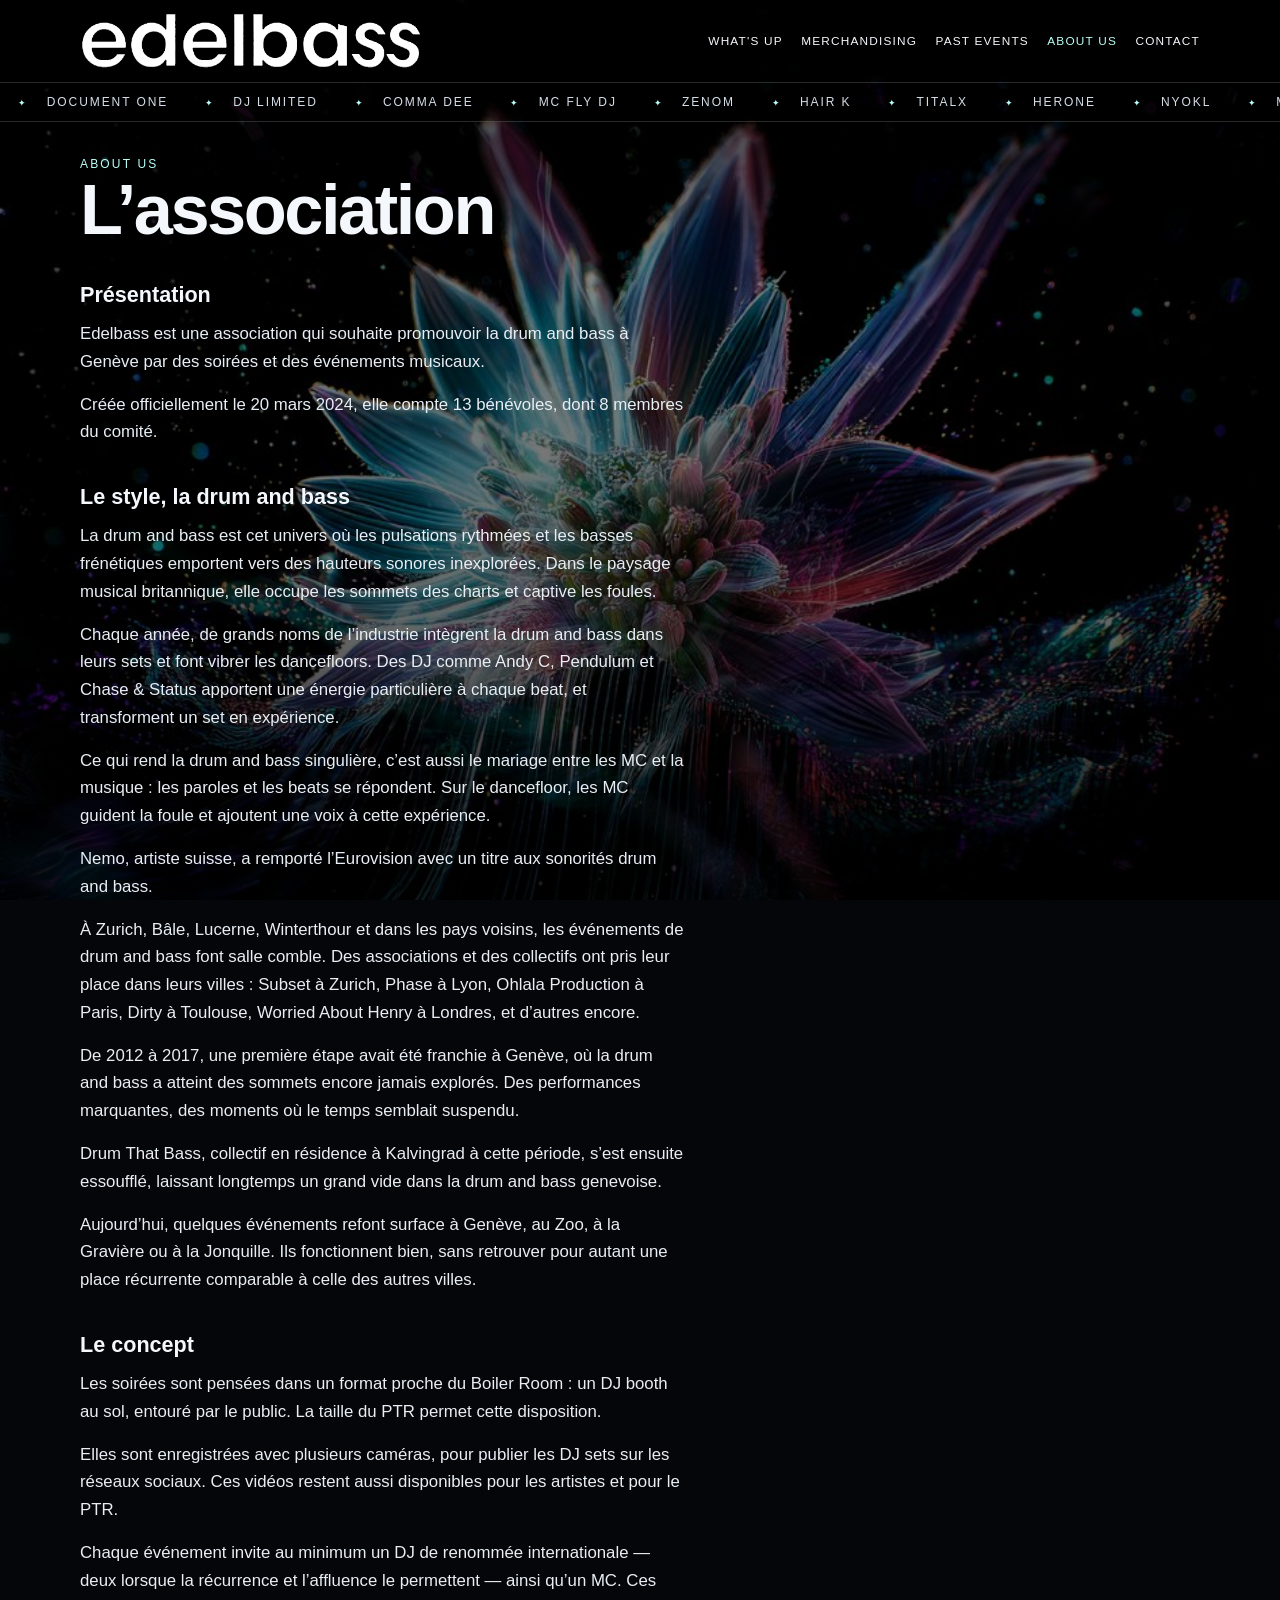
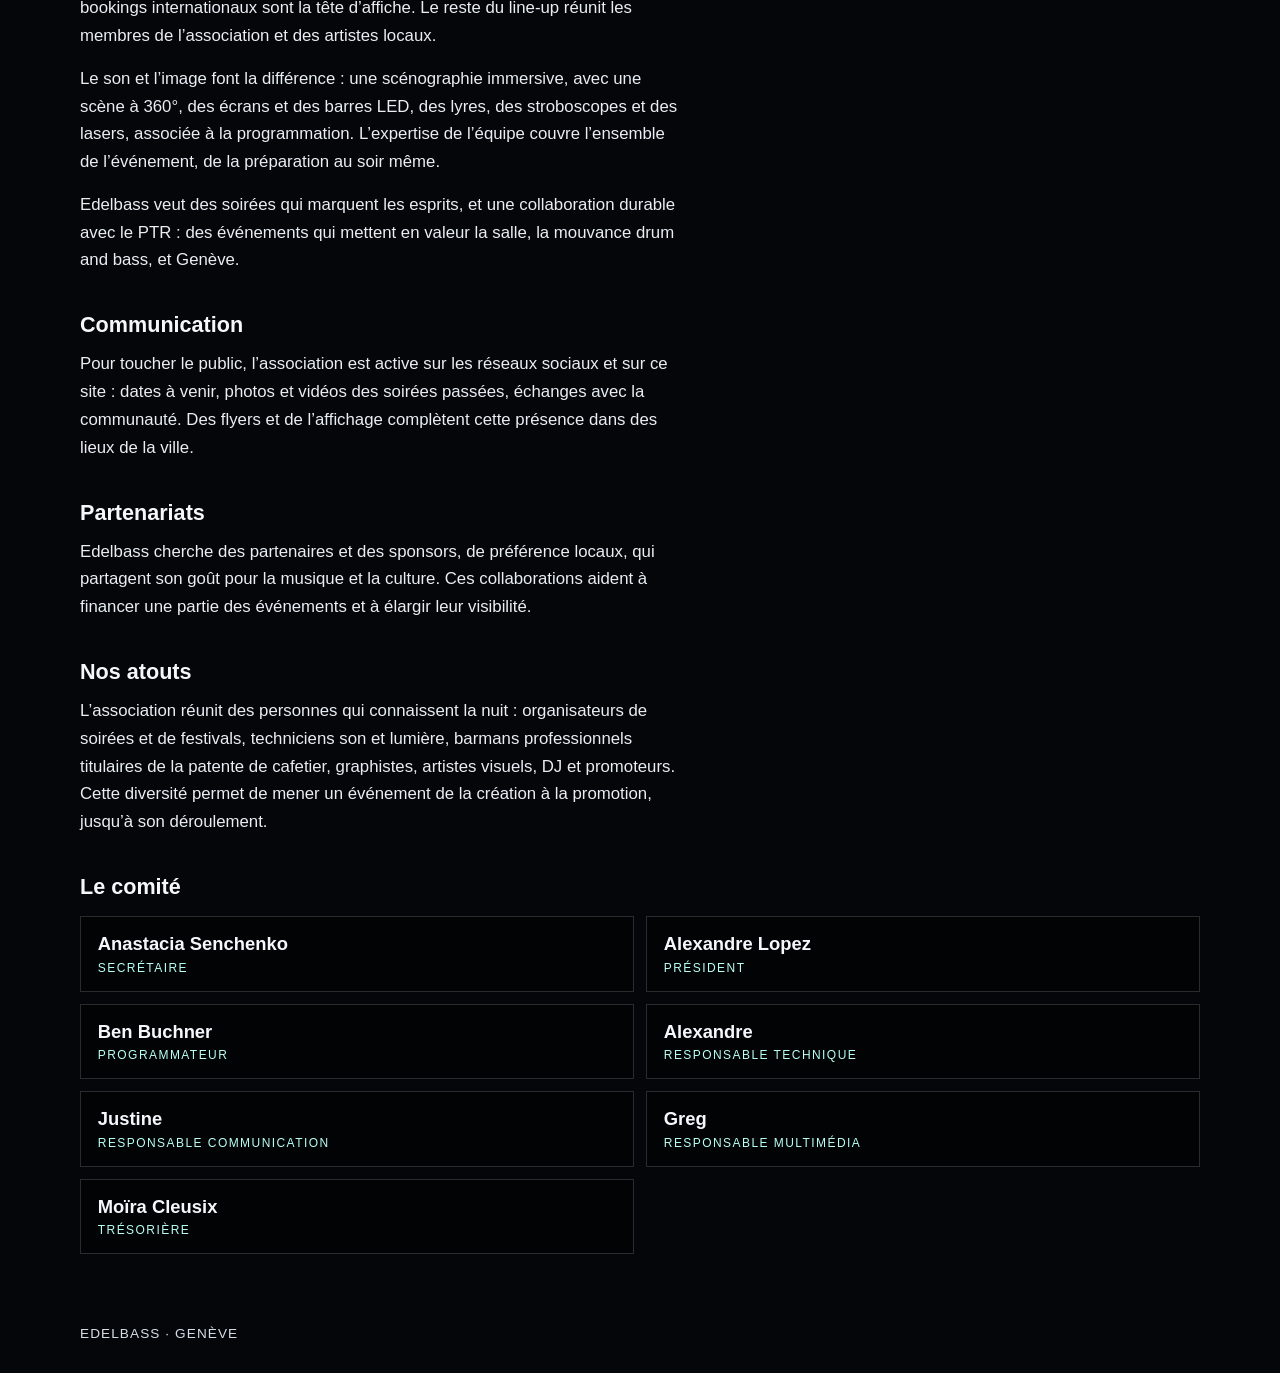
==== about.html @ 44a6c8ba "Importer le site Edelbass tel qu'il est sur le bureau." ====
<!DOCTYPE html>
<html lang="fr">
<head>
  <meta charset="utf-8">
  <meta name="viewport" content="width=device-width, initial-scale=1">
  <title>About Us — Edelbass</title>
  <meta name="description" content="Edelbass, association genevoise qui promeut la drum and bass.">
  <link rel="stylesheet" href="css/style.css">
</head>
<body data-page="about">
  <div data-chrome></div>
  <main class="wrap">
    <p class="kicker">About Us</p>
    <h1>L’association</h1>
    <div class="prose">
      <h2>Présentation</h2>
      <p>Edelbass est une association qui souhaite promouvoir la drum and bass à Genève par des soirées et des événements musicaux.</p>
      <p>Créée officiellement le 20 mars 2024, elle compte 13 bénévoles, dont 8 membres du comité.</p>

      <h2>Le style, la drum and bass</h2>
      <p>La drum and bass est cet univers où les pulsations rythmées et les basses frénétiques emportent vers des hauteurs sonores inexplorées. Dans le paysage musical britannique, elle occupe les sommets des charts et captive les foules.</p>
      <p>Chaque année, de grands noms de l’industrie intègrent la drum and bass dans leurs sets et font vibrer les dancefloors. Des DJ comme Andy C, Pendulum et Chase &amp; Status apportent une énergie particulière à chaque beat, et transforment un set en expérience.</p>
      <p>Ce qui rend la drum and bass singulière, c’est aussi le mariage entre les MC et la musique : les paroles et les beats se répondent. Sur le dancefloor, les MC guident la foule et ajoutent une voix à cette expérience.</p>
      <p>Nemo, artiste suisse, a remporté l’Eurovision avec un titre aux sonorités drum and bass.</p>
      <p>À Zurich, Bâle, Lucerne, Winterthour et dans les pays voisins, les événements de drum and bass font salle comble. Des associations et des collectifs ont pris leur place dans leurs villes : Subset à Zurich, Phase à Lyon, Ohlala Production à Paris, Dirty à Toulouse, Worried About Henry à Londres, et d’autres encore.</p>
      <p>De 2012 à 2017, une première étape avait été franchie à Genève, où la drum and bass a atteint des sommets encore jamais explorés. Des performances marquantes, des moments où le temps semblait suspendu.</p>
      <p>Drum That Bass, collectif en résidence à Kalvingrad à cette période, s’est ensuite essoufflé, laissant longtemps un grand vide dans la drum and bass genevoise.</p>
      <p>Aujourd’hui, quelques événements refont surface à Genève, au Zoo, à la Gravière ou à la Jonquille. Ils fonctionnent bien, sans retrouver pour autant une place récurrente comparable à celle des autres villes.</p>

      <h2>Le concept</h2>
      <p>Les soirées sont pensées dans un format proche du Boiler Room : un DJ booth au sol, entouré par le public. La taille du PTR permet cette disposition.</p>
      <p>Elles sont enregistrées avec plusieurs caméras, pour publier les DJ sets sur les réseaux sociaux. Ces vidéos restent aussi disponibles pour les artistes et pour le PTR.</p>
      <p>Chaque événement invite au minimum un DJ de renommée internationale — deux lorsque la récurrence et l’affluence le permettent — ainsi qu’un MC. Ces bookings internationaux sont la tête d’affiche. Le reste du line-up réunit les membres de l’association et des artistes locaux.</p>
      <p>Le son et l’image font la différence : une scénographie immersive, avec une scène à 360°, des écrans et des barres LED, des lyres, des stroboscopes et des lasers, associée à la programmation. L’expertise de l’équipe couvre l’ensemble de l’événement, de la préparation au soir même.</p>
      <p>Edelbass veut des soirées qui marquent les esprits, et une collaboration durable avec le PTR : des événements qui mettent en valeur la salle, la mouvance drum and bass, et Genève.</p>

      <h2>Communication</h2>
      <p>Pour toucher le public, l’association est active sur les réseaux sociaux et sur ce site : dates à venir, photos et vidéos des soirées passées, échanges avec la communauté. Des flyers et de l’affichage complètent cette présence dans des lieux de la ville.</p>

      <h2>Partenariats</h2>
      <p>Edelbass cherche des partenaires et des sponsors, de préférence locaux, qui partagent son goût pour la musique et la culture. Ces collaborations aident à financer une partie des événements et à élargir leur visibilité.</p>

      <h2>Nos atouts</h2>
      <p>L’association réunit des personnes qui connaissent la nuit : organisateurs de soirées et de festivals, techniciens son et lumière, barmans professionnels titulaires de la patente de cafetier, graphistes, artistes visuels, DJ et promoteurs. Cette diversité permet de mener un événement de la création à la promotion, jusqu’à son déroulement.</p>

      <h2>Le comité</h2>
    </div>
    <div class="committee" data-committee></div>
  </main>
  <footer class="site-footer wrap">
    <p>Edelbass · Genève</p>
  </footer>
  <script src="js/content.js"></script>
  <script src="js/main.js"></script>
</body>
</html>
---- css/style.css ----
:root {
  --text: #f4f7fb;
  --muted: #d5dee8;
  --cyan: #b8fff6;
  --line: rgba(255, 255, 255, 0.16);
  --panel: rgba(0, 0, 0, 0.46);
  color-scheme: dark;
}

*,
*::before,
*::after {
  box-sizing: border-box;
}

html {
  scroll-behavior: smooth;
}

body {
  margin: 0;
  min-height: 100vh;
  color: var(--text);
  font-family: "Avenir Next", Avenir, "Century Gothic", "Trebuchet MS", sans-serif;
  background: #05060a;
  overflow-x: hidden;
}

body::before {
  content: "";
  position: fixed;
  inset: 0;
  z-index: -1;
  background:
    linear-gradient(
      to bottom,
      rgba(0, 0, 0, 0.78) 0%,
      rgba(0, 0, 0, 0.48) 32%,
      rgba(0, 0, 0, 0.58) 68%,
      rgba(0, 0, 0, 0.86) 100%
    ),
    url("../themesiteinternet.jpeg") center 18% / cover no-repeat;
}

img {
  max-width: 100%;
}

a {
  color: inherit;
}

:focus-visible {
  outline: 2px solid var(--cyan);
  outline-offset: 3px;
}

.wrap {
  width: min(1120px, calc(100% - 2rem));
  margin-inline: auto;
}

main {
  padding: 2.2rem 0 4.5rem;
}

.kicker {
  margin: 0;
  color: var(--cyan);
  font-size: 0.75rem;
  letter-spacing: 0.18em;
  text-transform: uppercase;
}

h1 {
  margin: 0.35rem 0 1.6rem;
  font-size: clamp(2.2rem, 6vw, 4.4rem);
  font-weight: 600;
  letter-spacing: -0.035em;
  line-height: 0.95;
}

h2 {
  font-weight: 600;
}

.site-header {
  position: sticky;
  top: 0;
  z-index: 20;
  background: rgba(0, 0, 0, 0.5);
  backdrop-filter: blur(16px);
}

.header-inner {
  display: flex;
  flex-wrap: wrap;
  align-items: center;
  justify-content: space-between;
  gap: 0.75rem 1rem;
  width: min(1120px, calc(100% - 2rem));
  margin: 0 auto;
  padding: 0.75rem 0;
}

.logo {
  max-width: calc(100% - 7.5rem);
}

.logo img {
  display: block;
  height: 36px;
  width: auto;
  max-width: 100%;
}

.nav-toggle {
  flex-shrink: 0;
  margin-left: auto;
  min-height: 44px;
  padding: 0.4rem 0.85rem;
  border: 1px solid var(--line);
  background: transparent;
  color: var(--text);
  font: inherit;
  letter-spacing: 0.12em;
  text-transform: uppercase;
  white-space: nowrap;
  cursor: pointer;
}

.site-nav {
  display: none;
  flex-basis: 100%;
  flex-direction: column;
}

.site-nav.is-open {
  display: flex;
}

.site-nav a {
  display: flex;
  align-items: center;
  min-height: 44px;
  padding: 0.75rem 0;
  border-top: 1px solid var(--line);
  text-decoration: none;
  font-size: 0.82rem;
  letter-spacing: 0.1em;
  text-transform: uppercase;
}

.site-nav a[aria-current="page"] {
  color: var(--cyan);
}

.marquee {
  overflow: hidden;
  border-block: 1px solid var(--line);
  background: rgba(0, 0, 0, 0.38);
}

.marquee__track {
  display: flex;
  width: max-content;
  animation: marquee 120s linear infinite;
}

.marquee:hover .marquee__track,
.marquee:focus-within .marquee__track {
  animation-play-state: paused;
}

.marquee__group {
  display: flex;
  margin: 0;
  padding: 0.75rem 0;
  list-style: none;
}

.marquee__group li {
  padding: 0 1.15rem;
  color: var(--muted);
  font-size: 0.75rem;
  letter-spacing: 0.16em;
  text-transform: uppercase;
  white-space: nowrap;
}

.marquee__group li::before {
  content: "✦";
  margin-right: 1.15rem;
  color: var(--cyan);
  font-size: 0.55rem;
}

@keyframes marquee {
  from {
    transform: translateX(0);
  }
  to {
    transform: translateX(-50%);
  }
}

.event-list,
.poster-grid,
.product-grid,
.committee,
.contact-list {
  margin: 0;
  padding: 0;
  list-style: none;
}

.event-card {
  display: grid;
  gap: 0.85rem;
  padding: 1.4rem 0;
  border-top: 1px solid var(--line);
}

.event-card:last-child {
  border-bottom: 1px solid var(--line);
}

.event-poster {
  display: block;
  width: min(220px, 100%);
  height: auto;
}

.event-date,
.event-venue,
.event-info {
  margin: 0;
}

.event-date {
  font-size: clamp(1.8rem, 5vw, 3rem);
  font-weight: 600;
  letter-spacing: 0.03em;
  line-height: 1;
}

.event-venue {
  margin-top: 0.35rem;
  font-size: clamp(1.25rem, 2.5vw, 1.8rem);
  font-weight: 500;
}

.event-info {
  margin-top: 0.45rem;
  color: var(--muted);
}

.ticket {
  justify-self: start;
  display: inline-flex;
  align-items: center;
  min-height: 44px;
  padding: 0.55rem 1rem;
  border: 1px solid rgba(255, 255, 255, 0.75);
  text-decoration: none;
  letter-spacing: 0.14em;
  text-transform: uppercase;
  font-size: 0.75rem;
}

.ticket:hover {
  background: #fff;
  color: #05060a;
}

.poster-grid {
  display: grid;
  gap: 1.4rem;
}

.poster-button {
  display: block;
  width: 100%;
  padding: 0;
  border: 0;
  background: transparent;
  color: inherit;
  text-align: left;
  cursor: pointer;
}

.poster-button img {
  display: block;
  width: 100%;
  height: auto;
  background: rgba(0, 0, 0, 0.25);
}

.poster-button span {
  display: block;
  margin-top: 0.55rem;
  font-size: 0.78rem;
  letter-spacing: 0.14em;
}

.poster-button:hover img {
  opacity: 0.9;
}

.event-dialog {
  width: min(760px, calc(100% - 1.5rem));
  max-height: calc(100vh - 1.5rem);
  margin: auto;
  padding: 1rem;
  border: 1px solid var(--line);
  background: rgba(6, 8, 12, 0.94);
  color: var(--text);
}

.event-dialog::backdrop {
  background: rgba(0, 0, 0, 0.78);
}

.event-dialog__bar {
  display: flex;
  align-items: center;
  justify-content: space-between;
  gap: 1rem;
  margin-bottom: 0.8rem;
}

.event-dialog__date {
  margin: 0;
  letter-spacing: 0.12em;
}

.event-dialog__close {
  min-height: 44px;
  padding: 0.4rem 0.8rem;
  border: 1px solid var(--line);
  background: transparent;
  color: inherit;
  font: inherit;
  cursor: pointer;
}

.event-dialog__poster {
  display: block;
  width: auto;
  max-width: 100%;
  max-height: 68vh;
  height: auto;
  margin-inline: auto;
  object-fit: contain;
}

.photo-grid {
  display: grid;
  grid-template-columns: repeat(auto-fill, minmax(140px, 1fr));
  gap: 0.6rem;
  margin: 1rem 0 0;
  padding: 0;
  list-style: none;
}

.photo-grid img {
  display: block;
  width: 100%;
  height: auto;
}

.product-grid {
  display: grid;
  gap: 1rem;
}

.product {
  padding: 0.9rem;
  background: var(--panel);
  border: 1px solid var(--line);
}

.product img {
  display: block;
  width: 100%;
  height: auto;
  margin-bottom: 0.8rem;
}

.product h2,
.product-price,
.product-variants {
  margin: 0;
}

.product h2 {
  font-size: 1.15rem;
}

.product-price {
  margin-top: 0.3rem;
}

.product-variants {
  margin-top: 0.25rem;
  color: var(--muted);
  font-size: 0.9rem;
}

.prose {
  max-width: 68ch;
}

.prose h2 {
  margin: 2.4rem 0 0.75rem;
  font-size: 1.35rem;
}

.prose p {
  margin: 0 0 0.95rem;
  color: #e8eef4;
  font-size: 1.05rem;
  line-height: 1.65;
}

.committee {
  display: grid;
  gap: 0.75rem;
  margin-top: 1rem;
}

.member {
  padding: 1rem 1.05rem;
  background: var(--panel);
  border: 1px solid var(--line);
}

.member h3 {
  margin: 0;
  font-size: 1.15rem;
  font-weight: 600;
}

.member p {
  margin: 0.35rem 0 0;
  color: var(--cyan);
  font-size: 0.75rem;
  letter-spacing: 0.12em;
  text-transform: uppercase;
}

.contact-list {
  display: grid;
  gap: 0.8rem;
  font-size: clamp(1.4rem, 3vw, 2rem);
}

.contact-list a {
  text-underline-offset: 0.18em;
}

.empty {
  margin: 0;
  color: var(--muted);
  line-height: 1.5;
}

.site-footer {
  padding: 0 0 2rem;
  color: var(--muted);
  font-size: 0.85rem;
  letter-spacing: 0.08em;
  text-transform: uppercase;
}

.site-footer p {
  margin: 0;
}

@media (min-width: 700px) {
  .event-card {
    grid-template-columns: auto 1fr;
    align-items: center;
    column-gap: 2rem;
  }

  .event-card .ticket {
    grid-column: 2;
    justify-self: start;
  }

  .poster-grid,
  .committee,
  .product-grid {
    grid-template-columns: 1fr 1fr;
  }
}

@media (min-width: 980px) {
  .logo img {
    height: 58px;
  }

  .nav-toggle {
    display: none;
  }

  .site-nav,
  .site-nav.is-open {
    display: flex;
    flex-basis: auto;
    flex-direction: row;
    align-items: center;
    gap: 1.15rem;
  }

  .site-nav a {
    padding: 0.35rem 0;
    border-top: 0;
    font-size: 0.74rem;
  }

  .poster-grid {
    grid-template-columns: 1fr 1fr 1fr;
  }

  .product-grid {
    grid-template-columns: repeat(3, 1fr);
  }
}

@media (prefers-reduced-motion: reduce) {
  html {
    scroll-behavior: auto;
  }

  .marquee__track {
    animation: none;
    width: auto;
  }

  .marquee__group {
    flex-wrap: wrap;
    justify-content: center;
    width: 100%;
    row-gap: 0.35rem;
  }

  .marquee__group[aria-hidden="true"] {
    display: none;
  }
}
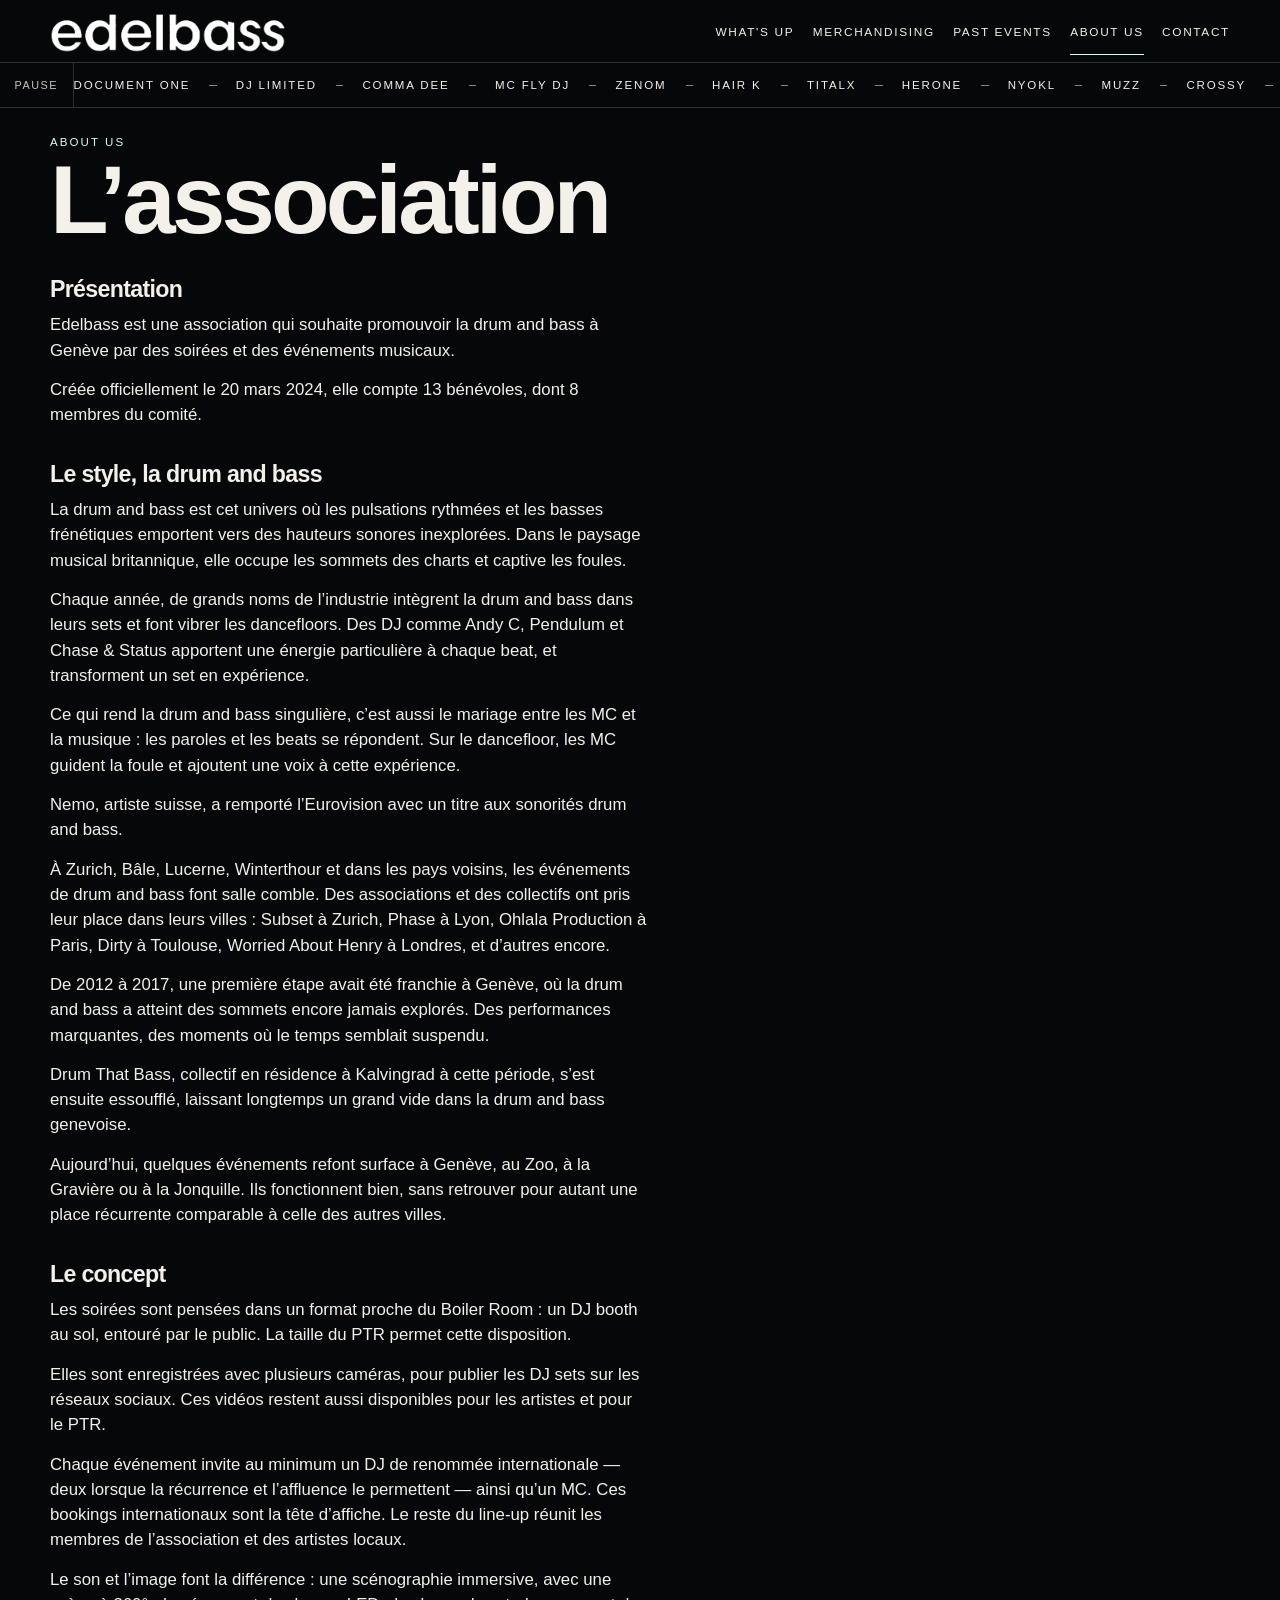
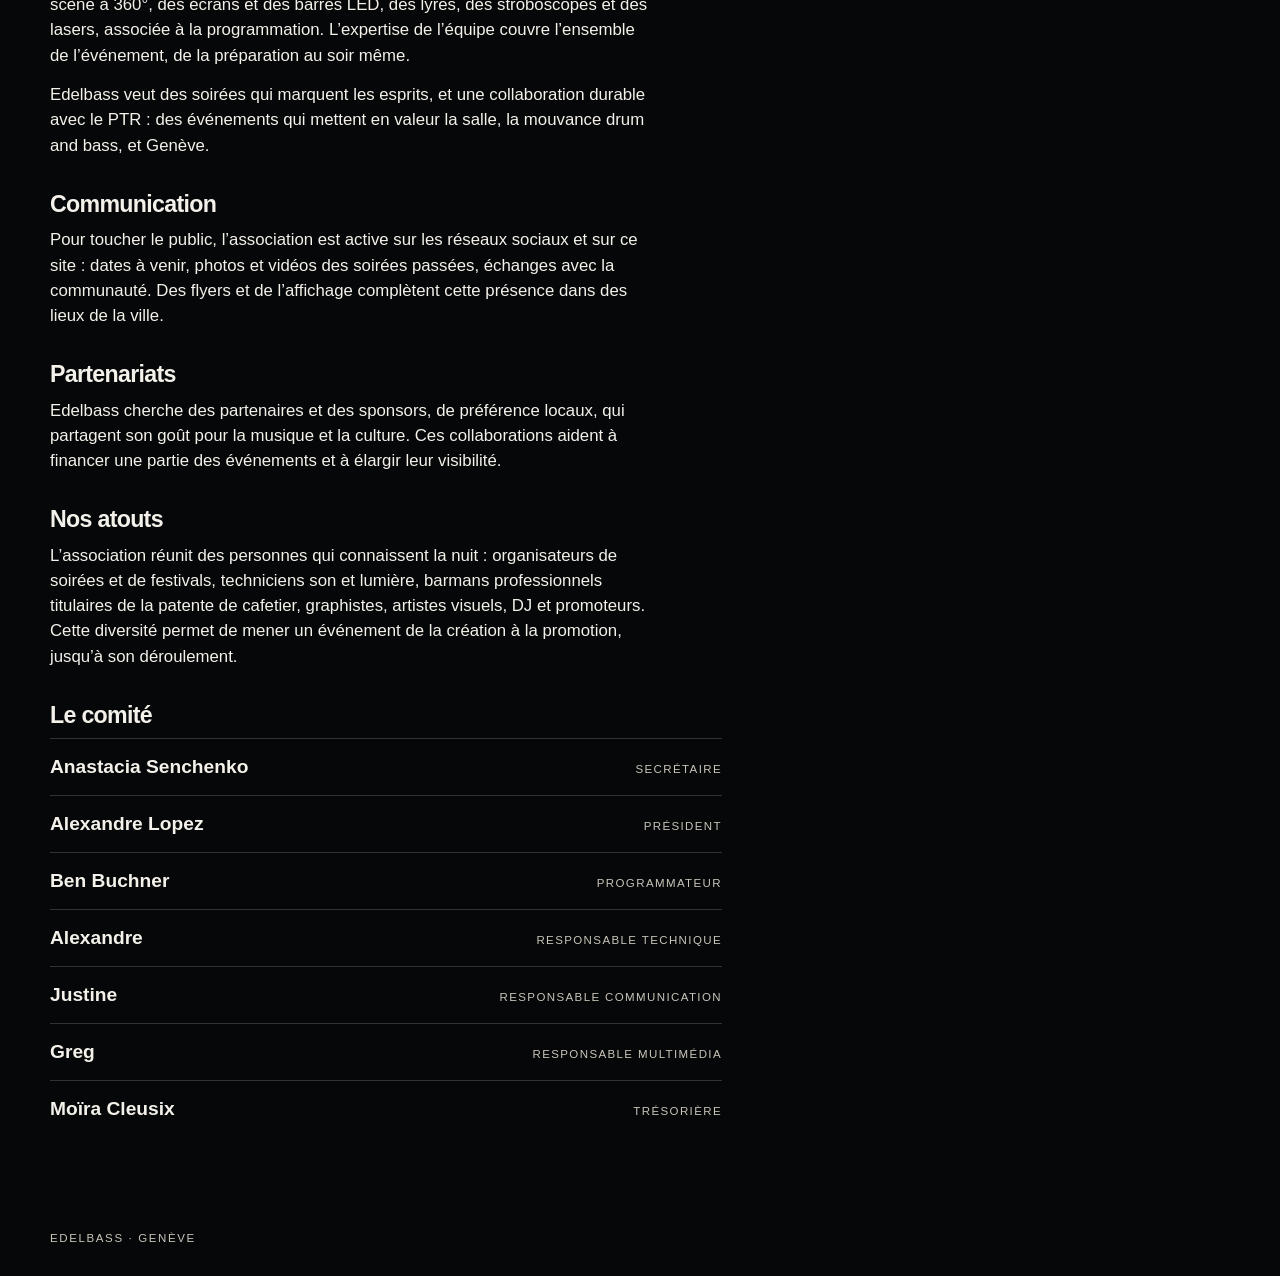
==== commit 9129807f: "Refondre le site Edelbass autour des affiches et de la prochaine date." ====
--- a/about.html
+++ b/about.html
@@ -8,8 +8,9 @@
   <link rel="stylesheet" href="css/style.css">
 </head>
 <body data-page="about">
+  <a class="skip" href="#contenu">Aller au contenu</a>
   <div data-chrome></div>
-  <main class="wrap">
+  <main id="contenu" class="wrap page">
     <p class="kicker">About Us</p>
     <h1>L’association</h1>
     <div class="prose">
@@ -47,9 +48,10 @@
     </div>
     <div class="committee" data-committee></div>
   </main>
-  <footer class="site-footer wrap">
+  <footer class="site-footer">
     <p>Edelbass · Genève</p>
   </footer>
+  <noscript><p class="noscript">Activez JavaScript pour afficher le comité.</p></noscript>
   <script src="js/content.js"></script>
   <script src="js/main.js"></script>
 </body>
--- a/css/style.css
+++ b/css/style.css
@@ -1,9 +1,10 @@
 :root {
-  --text: #f4f7fb;
-  --muted: #d5dee8;
-  --cyan: #b8fff6;
-  --line: rgba(255, 255, 255, 0.16);
-  --panel: rgba(0, 0, 0, 0.46);
+  --bg: #060708;
+  --text: #f3f1ea;
+  --muted: #c8c4ba;
+  --cyan: #d7fff6;
+  --magenta: #ff4d86;
+  --line: rgba(243, 241, 234, 0.18);
   color-scheme: dark;
 }
 
@@ -14,40 +15,37 @@
 }
 
 html {
-  scroll-behavior: smooth;
+  background: var(--bg);
 }
 
 body {
   margin: 0;
-  min-height: 100vh;
+  background: var(--bg);
   color: var(--text);
   font-family: "Avenir Next", Avenir, "Century Gothic", "Trebuchet MS", sans-serif;
-  background: #05060a;
-  overflow-x: hidden;
-}
-
-body::before {
-  content: "";
-  position: fixed;
-  inset: 0;
-  z-index: -1;
-  background:
-    linear-gradient(
-      to bottom,
-      rgba(0, 0, 0, 0.78) 0%,
-      rgba(0, 0, 0, 0.48) 32%,
-      rgba(0, 0, 0, 0.58) 68%,
-      rgba(0, 0, 0, 0.86) 100%
-    ),
-    url("../themesiteinternet.jpeg") center 18% / cover no-repeat;
+  font-size: 1.05rem;
+  line-height: 1.5;
 }
 
 img {
   max-width: 100%;
+  height: auto;
 }
 
 a {
   color: inherit;
+}
+
+button {
+  font: inherit;
+  color: inherit;
+  background: transparent;
+  border: 0;
+  cursor: pointer;
+}
+
+:focus {
+  outline: none;
 }
 
 :focus-visible {
@@ -55,41 +53,59 @@
   outline-offset: 3px;
 }
 
-.wrap {
-  width: min(1120px, calc(100% - 2rem));
-  margin-inline: auto;
-}
-
-main {
-  padding: 2.2rem 0 4.5rem;
-}
-
-.kicker {
-  margin: 0;
-  color: var(--cyan);
-  font-size: 0.75rem;
-  letter-spacing: 0.18em;
-  text-transform: uppercase;
+::selection {
+  background: #143f3b;
+  color: var(--text);
+}
+
+h1,
+h2,
+h3,
+.next__date,
+.later__date,
+.bill li.is-lead {
+  font-family: "Avenir Next Condensed", "Avenir Next", "Century Gothic", sans-serif;
+  font-weight: 600;
 }
 
 h1 {
-  margin: 0.35rem 0 1.6rem;
-  font-size: clamp(2.2rem, 6vw, 4.4rem);
-  font-weight: 600;
-  letter-spacing: -0.035em;
-  line-height: 0.95;
+  margin: 0.15rem 0 1rem;
+  font-size: clamp(3rem, 10vw, 6rem);
+  letter-spacing: -0.04em;
+  line-height: 0.88;
 }
 
 h2 {
-  font-weight: 600;
-}
-
-.site-header {
+  margin: 0 0 1rem;
+  font-size: clamp(1.7rem, 3vw, 2.3rem);
+  letter-spacing: -0.03em;
+  line-height: 1;
+}
+
+p {
+  overflow-wrap: break-word;
+}
+
+.skip {
+  position: absolute;
+  left: 1rem;
+  top: 0;
+  transform: translateY(-140%);
+  z-index: 40;
+  padding: 0.7rem 0.9rem;
+  background: var(--text);
+  color: var(--bg);
+}
+
+.skip:focus {
+  transform: none;
+}
+
+.top {
   position: sticky;
   top: 0;
   z-index: 20;
-  background: rgba(0, 0, 0, 0.5);
-  backdrop-filter: blur(16px);
+  background: var(--bg);
 }
 
 .header-inner {
@@ -97,105 +113,120 @@
   flex-wrap: wrap;
   align-items: center;
   justify-content: space-between;
-  gap: 0.75rem 1rem;
-  width: min(1120px, calc(100% - 2rem));
+  gap: 0.25rem 1rem;
+  width: min(1180px, calc(100% - 2rem));
   margin: 0 auto;
-  padding: 0.75rem 0;
+  padding: 0.7rem 0 0.45rem;
 }
 
 .logo {
-  max-width: calc(100% - 7.5rem);
+  max-width: calc(100% - 5.5rem);
 }
 
 .logo img {
   display: block;
-  height: 36px;
   width: auto;
+  height: auto;
   max-width: 100%;
+  max-height: 28px;
 }
 
 .nav-toggle {
-  flex-shrink: 0;
-  margin-left: auto;
+  display: none;
+  min-width: 44px;
   min-height: 44px;
-  padding: 0.4rem 0.85rem;
-  border: 1px solid var(--line);
-  background: transparent;
+  padding: 0 0.2rem;
+  letter-spacing: 0.14em;
+  text-transform: uppercase;
+  font-size: 0.72rem;
+}
+
+.site-nav {
+  display: flex;
+  align-items: center;
+  gap: 1.15rem;
+}
+
+.site-nav a {
+  display: inline-flex;
+  align-items: center;
+  min-height: 44px;
+  font-size: 0.74rem;
+  letter-spacing: 0.14em;
+  text-decoration: none;
+  text-transform: uppercase;
+}
+
+.site-nav a[aria-current="page"] {
+  box-shadow: inset 0 -1px 0 var(--cyan);
+}
+
+.marquee {
+  display: flex;
+  align-items: stretch;
+  border-top: 1px solid var(--line);
+  border-bottom: 1px solid var(--line);
+}
+
+.marquee__toggle {
+  flex: none;
+  min-width: 4.6rem;
+  min-height: 44px;
+  padding: 0 0.8rem;
+  border-right: 1px solid var(--line);
+  color: var(--muted);
+  font-size: 0.68rem;
+  letter-spacing: 0.14em;
+  text-transform: uppercase;
+}
+
+.marquee__viewport {
+  overflow: hidden;
+  min-width: 0;
+  flex: 1;
+  display: flex;
+  align-items: center;
+}
+
+.marquee__track {
+  display: flex;
+  width: max-content;
+  animation: ticker 110s linear infinite;
+}
+
+.marquee__viewport:hover .marquee__track,
+.marquee.is-paused .marquee__track {
+  animation-play-state: paused;
+}
+
+.marquee__group {
+  display: flex;
+  align-items: center;
+  margin: 0;
+  padding: 0;
+  list-style: none;
+}
+
+.marquee__group li {
+  display: flex;
+  align-items: center;
+  gap: 1.2rem;
+  padding-right: 1.2rem;
   color: var(--text);
-  font: inherit;
-  letter-spacing: 0.12em;
+  font-size: 0.72rem;
+  letter-spacing: 0.16em;
   text-transform: uppercase;
   white-space: nowrap;
-  cursor: pointer;
-}
-
-.site-nav {
-  display: none;
-  flex-basis: 100%;
-  flex-direction: column;
-}
-
-.site-nav.is-open {
-  display: flex;
-}
-
-.site-nav a {
-  display: flex;
-  align-items: center;
-  min-height: 44px;
-  padding: 0.75rem 0;
-  border-top: 1px solid var(--line);
-  text-decoration: none;
-  font-size: 0.82rem;
-  letter-spacing: 0.1em;
-  text-transform: uppercase;
-}
-
-.site-nav a[aria-current="page"] {
-  color: var(--cyan);
-}
-
-.marquee {
-  overflow: hidden;
-  border-block: 1px solid var(--line);
-  background: rgba(0, 0, 0, 0.38);
-}
-
-.marquee__track {
-  display: flex;
-  width: max-content;
-  animation: marquee 120s linear infinite;
-}
-
-.marquee:hover .marquee__track,
-.marquee:focus-within .marquee__track {
-  animation-play-state: paused;
-}
-
-.marquee__group {
-  display: flex;
-  margin: 0;
-  padding: 0.75rem 0;
-  list-style: none;
-}
-
-.marquee__group li {
-  padding: 0 1.15rem;
-  color: var(--muted);
-  font-size: 0.75rem;
-  letter-spacing: 0.16em;
-  text-transform: uppercase;
-  white-space: nowrap;
-}
-
-.marquee__group li::before {
-  content: "✦";
-  margin-right: 1.15rem;
-  color: var(--cyan);
-  font-size: 0.55rem;
-}
-
-@keyframes marquee {
+}
+
+.marquee__group li::after {
+  content: "";
+  width: 0.45rem;
+  height: 1px;
+  background: rgba(243, 241, 234, 0.55);
+}
+
+@keyframes ticker {
   from {
     transform: translateX(0);
   }
@@ -204,320 +235,427 @@
   }
 }
 
-.event-list,
-.poster-grid,
-.product-grid,
-.committee,
-.contact-list {
+.wrap,
+.stage,
+.stage-follow {
+  width: min(1180px, calc(100% - 2rem));
+  margin-inline: auto;
+}
+
+.page {
+  padding-top: 1.6rem;
+  padding-bottom: 3rem;
+}
+
+.kicker {
+  margin: 0 0 0.45rem;
+  color: var(--cyan);
+  font-size: 0.72rem;
+  letter-spacing: 0.18em;
+  text-transform: uppercase;
+}
+
+.stage {
+  display: grid;
+  gap: 1.25rem;
+  padding-top: 1.2rem;
+}
+
+.flower {
+  margin: 0;
+}
+
+.flower img {
+  display: block;
+  width: auto;
+  height: auto;
+  max-width: 100%;
+  max-height: 72svh;
+  margin-inline: auto;
+  object-fit: contain;
+}
+
+.next__date {
+  margin: 0;
+  font-size: clamp(3.2rem, 15vw, 8rem);
+  font-weight: 600;
+  letter-spacing: -0.045em;
+  line-height: 0.82;
+  font-variant-numeric: tabular-nums;
+}
+
+.next__mark {
+  width: 2.6rem;
+  height: 2px;
+  margin: 1rem 0 0.9rem;
+  border: 0;
+  background: var(--magenta);
+}
+
+.venue {
+  margin: 0;
+  font-size: clamp(1.35rem, 3vw, 2rem);
+  line-height: 1.15;
+}
+
+.later .venue {
+  font-size: 1.15rem;
+}
+
+.info,
+.description {
+  margin: 0.45rem 0 0;
+  color: var(--muted);
+}
+
+.inline-poster {
+  margin: 1rem 0 0;
+}
+
+.inline-poster img {
+  display: block;
+  width: min(100%, 22rem);
+  height: auto;
+}
+
+.later {
+  margin-top: 2.2rem;
+}
+
+.later__list {
   margin: 0;
   padding: 0;
   list-style: none;
 }
 
-.event-card {
+.later__list > li {
+  padding: 1rem 0 1.15rem;
+  border-top: 1px solid var(--line);
+}
+
+.later__date {
+  margin: 0 0 0.35rem;
+  font-size: clamp(2rem, 6vw, 3rem);
+  letter-spacing: -0.03em;
+  line-height: 0.9;
+  font-variant-numeric: tabular-nums;
+}
+
+.later .bill li.is-lead {
+  font-size: clamp(1.25rem, 3vw, 1.7rem);
+}
+
+.band {
+  margin-top: 3rem;
+  padding-top: 1.4rem;
+  border-top: 1px solid var(--line);
+}
+
+.band__head {
+  display: flex;
+  justify-content: space-between;
+  align-items: baseline;
+  gap: 1rem;
+  margin-bottom: 1rem;
+}
+
+.band__head h2 {
+  margin: 0;
+}
+
+.band__head a {
+  color: inherit;
+  text-decoration: none;
+}
+
+.band__head a:hover,
+.band__head a:focus-visible {
+  color: var(--cyan);
+}
+
+.text-link {
+  display: inline-flex;
+  align-items: center;
+  min-height: 44px;
+  text-underline-offset: 0.18em;
+}
+
+.poster-grid,
+.photo-grid,
+.product-grid {
   display: grid;
-  gap: 0.85rem;
-  padding: 1.4rem 0;
-  border-top: 1px solid var(--line);
-}
-
-.event-card:last-child {
-  border-bottom: 1px solid var(--line);
-}
-
-.event-poster {
-  display: block;
-  width: min(220px, 100%);
-  height: auto;
-}
-
-.event-date,
-.event-venue,
-.event-info {
-  margin: 0;
-}
-
-.event-date {
-  font-size: clamp(1.8rem, 5vw, 3rem);
-  font-weight: 600;
-  letter-spacing: 0.03em;
-  line-height: 1;
-}
-
-.event-venue {
-  margin-top: 0.35rem;
-  font-size: clamp(1.25rem, 2.5vw, 1.8rem);
-  font-weight: 500;
-}
-
-.event-info {
-  margin-top: 0.45rem;
-  color: var(--muted);
-}
-
-.ticket {
-  justify-self: start;
-  display: inline-flex;
-  align-items: center;
-  min-height: 44px;
-  padding: 0.55rem 1rem;
-  border: 1px solid rgba(255, 255, 255, 0.75);
-  text-decoration: none;
-  letter-spacing: 0.14em;
-  text-transform: uppercase;
-  font-size: 0.75rem;
-}
-
-.ticket:hover {
-  background: #fff;
-  color: #05060a;
-}
-
-.poster-grid {
-  display: grid;
-  gap: 1.4rem;
-}
-
-.poster-button {
-  display: block;
-  width: 100%;
-  padding: 0;
-  border: 0;
-  background: transparent;
-  color: inherit;
-  text-align: left;
-  cursor: pointer;
-}
-
-.poster-button img {
-  display: block;
-  width: 100%;
-  height: auto;
-  background: rgba(0, 0, 0, 0.25);
-}
-
-.poster-button span {
-  display: block;
-  margin-top: 0.55rem;
-  font-size: 0.78rem;
-  letter-spacing: 0.14em;
-}
-
-.poster-button:hover img {
-  opacity: 0.9;
-}
-
-.event-dialog {
-  width: min(760px, calc(100% - 1.5rem));
-  max-height: calc(100vh - 1.5rem);
-  margin: auto;
-  padding: 1rem;
-  border: 1px solid var(--line);
-  background: rgba(6, 8, 12, 0.94);
-  color: var(--text);
-}
-
-.event-dialog::backdrop {
-  background: rgba(0, 0, 0, 0.78);
-}
-
-.event-dialog__bar {
-  display: flex;
-  align-items: center;
-  justify-content: space-between;
-  gap: 1rem;
-  margin-bottom: 0.8rem;
-}
-
-.event-dialog__date {
-  margin: 0;
-  letter-spacing: 0.12em;
-}
-
-.event-dialog__close {
-  min-height: 44px;
-  padding: 0.4rem 0.8rem;
-  border: 1px solid var(--line);
-  background: transparent;
-  color: inherit;
-  font: inherit;
-  cursor: pointer;
-}
-
-.event-dialog__poster {
-  display: block;
-  width: auto;
-  max-width: 100%;
-  max-height: 68vh;
-  height: auto;
-  margin-inline: auto;
-  object-fit: contain;
-}
-
-.photo-grid {
-  display: grid;
-  grid-template-columns: repeat(auto-fill, minmax(140px, 1fr));
-  gap: 0.6rem;
-  margin: 1rem 0 0;
+  grid-template-columns: 1fr;
+  gap: 1.8rem 1.1rem;
+  margin: 0;
   padding: 0;
   list-style: none;
 }
 
-.photo-grid img {
+.poster-link,
+.photo-grid a {
   display: block;
-  width: 100%;
-  height: auto;
-}
-
-.product-grid {
-  display: grid;
-  gap: 1rem;
-}
-
-.product {
-  padding: 0.9rem;
-  background: var(--panel);
-  border: 1px solid var(--line);
-}
-
+  color: inherit;
+  text-decoration: none;
+}
+
+.poster-link img,
+.photo-grid img,
+.night__poster img,
 .product img {
   display: block;
   width: 100%;
   height: auto;
-  margin-bottom: 0.8rem;
-}
-
-.product h2,
+}
+
+.poster-link span {
+  display: flex;
+  align-items: center;
+  min-height: 44px;
+  font-size: 0.75rem;
+  letter-spacing: 0.16em;
+  text-transform: uppercase;
+}
+
+.poster-link:hover span,
+.poster-link:focus-visible span {
+  color: var(--cyan);
+}
+
+.night__poster {
+  margin: 1.4rem 0 0;
+}
+
+.night__poster img {
+  width: min(100%, 36rem);
+}
+
+.bill {
+  margin: 0.8rem 0 0;
+  padding: 0;
+  list-style: none;
+}
+
+.bill li {
+  padding: 0.7rem 0;
+  border-top: 1px solid var(--line);
+}
+
+.bill li.is-lead {
+  font-size: clamp(1.7rem, 4vw, 2.7rem);
+  letter-spacing: -0.03em;
+  line-height: 0.95;
+}
+
+.bill__group {
+  display: block;
+  margin-bottom: 0.3rem;
+  color: var(--muted);
+  font-family: "Avenir Next", Avenir, sans-serif;
+  font-size: 0.72rem;
+  font-weight: 500;
+  letter-spacing: 0.16em;
+  text-transform: uppercase;
+}
+
+.prose h2 {
+  margin: 2.2rem 0 0.7rem;
+  font-size: 1.45rem;
+}
+
+.prose p {
+  max-width: 64ch;
+  margin: 0 0 0.9rem;
+}
+
+.committee {
+  max-width: 42rem;
+}
+
+.member {
+  display: flex;
+  flex-wrap: wrap;
+  justify-content: space-between;
+  align-items: baseline;
+  gap: 0.35rem 1rem;
+  padding: 0.85rem 0;
+  border-top: 1px solid var(--line);
+}
+
+.member img {
+  width: 5rem;
+  height: auto;
+}
+
+.member h3 {
+  margin: 0;
+  font-size: 1.2rem;
+}
+
+.member p {
+  margin: 0;
+  color: var(--muted);
+  font-size: 0.72rem;
+  letter-spacing: 0.12em;
+  text-transform: uppercase;
+}
+
+.contact-list {
+  margin: 0;
+  padding: 0;
+  list-style: none;
+}
+
+.contact-list a {
+  display: inline-flex;
+  align-items: center;
+  min-height: 44px;
+  font-family: "Avenir Next Condensed", "Avenir Next", sans-serif;
+  font-size: clamp(1.8rem, 5vw, 2.8rem);
+  letter-spacing: -0.03em;
+  text-underline-offset: 0.12em;
+}
+
+.product h3 {
+  margin: 0.55rem 0 0;
+  font-size: 1.2rem;
+}
+
 .product-price,
-.product-variants {
-  margin: 0;
-}
-
-.product h2 {
-  font-size: 1.15rem;
-}
-
-.product-price {
-  margin-top: 0.3rem;
-}
-
-.product-variants {
-  margin-top: 0.25rem;
+.product-variants,
+.empty {
+  margin: 0.3rem 0 0;
   color: var(--muted);
-  font-size: 0.9rem;
-}
-
-.prose {
-  max-width: 68ch;
-}
-
-.prose h2 {
-  margin: 2.4rem 0 0.75rem;
-  font-size: 1.35rem;
-}
-
-.prose p {
-  margin: 0 0 0.95rem;
-  color: #e8eef4;
-  font-size: 1.05rem;
-  line-height: 1.65;
-}
-
-.committee {
-  display: grid;
-  gap: 0.75rem;
-  margin-top: 1rem;
-}
-
-.member {
-  padding: 1rem 1.05rem;
-  background: var(--panel);
+}
+
+.product-grid + .empty,
+.empty + .empty {
+  margin-top: 0.8rem;
+}
+
+.site-footer {
+  width: min(1180px, calc(100% - 2rem));
+  margin: 0 auto;
+  padding: 2.8rem 0 1.8rem;
+  color: var(--muted);
+  font-size: 0.72rem;
+  letter-spacing: 0.14em;
+  text-transform: uppercase;
+}
+
+.site-footer p {
+  margin: 0;
+}
+
+.noscript {
+  margin: 0;
+  padding: 0.8rem 1rem;
+  background: #1a1214;
+}
+
+.viewer {
+  width: min(960px, calc(100% - 1.25rem));
+  max-height: calc(100svh - 1.25rem);
+  margin: auto;
+  padding: 0.75rem;
+  background: var(--bg);
+  color: var(--text);
   border: 1px solid var(--line);
 }
 
-.member h3 {
-  margin: 0;
-  font-size: 1.15rem;
-  font-weight: 600;
-}
-
-.member p {
-  margin: 0.35rem 0 0;
-  color: var(--cyan);
+.viewer::backdrop {
+  background: rgba(0, 0, 0, 0.9);
+}
+
+.viewer__bar {
+  display: flex;
+  flex-wrap: wrap;
+  gap: 0.35rem 0.8rem;
+  margin-bottom: 0.7rem;
+}
+
+.viewer__bar button {
+  min-height: 44px;
+  min-width: 44px;
+  padding: 0 0.2rem;
+  letter-spacing: 0.12em;
+  text-transform: uppercase;
+  font-size: 0.72rem;
+}
+
+.viewer figure {
+  margin: 0;
+}
+
+.viewer img {
+  display: block;
+  width: auto;
+  height: auto;
+  max-width: 100%;
+  max-height: calc(100svh - 9rem);
+  margin-inline: auto;
+  object-fit: contain;
+}
+
+.viewer figcaption {
+  margin-top: 0.55rem;
+  color: var(--muted);
   font-size: 0.75rem;
-  letter-spacing: 0.12em;
-  text-transform: uppercase;
-}
-
-.contact-list {
-  display: grid;
-  gap: 0.8rem;
-  font-size: clamp(1.4rem, 3vw, 2rem);
-}
-
-.contact-list a {
-  text-underline-offset: 0.18em;
-}
-
-.empty {
-  margin: 0;
-  color: var(--muted);
-  line-height: 1.5;
-}
-
-.site-footer {
-  padding: 0 0 2rem;
-  color: var(--muted);
-  font-size: 0.85rem;
-  letter-spacing: 0.08em;
-  text-transform: uppercase;
-}
-
-.site-footer p {
-  margin: 0;
+  letter-spacing: 0.14em;
+  text-transform: uppercase;
 }
 
 @media (min-width: 700px) {
-  .event-card {
-    grid-template-columns: auto 1fr;
-    align-items: center;
-    column-gap: 2rem;
-  }
-
-  .event-card .ticket {
-    grid-column: 2;
-    justify-self: start;
-  }
-
   .poster-grid,
-  .committee,
+  .photo-grid {
+    grid-template-columns: 1fr 1fr;
+  }
+
   .product-grid {
     grid-template-columns: 1fr 1fr;
   }
 }
 
-@media (min-width: 980px) {
+@media (min-width: 860px) {
   .logo img {
-    height: 58px;
-  }
-
+    max-height: 40px;
+  }
+}
+
+@media (max-width: 859px) {
   .nav-toggle {
+    display: inline-flex;
+    align-items: center;
+    justify-content: center;
+  }
+
+  .site-nav {
     display: none;
-  }
-
-  .site-nav,
+    flex-basis: 100%;
+    flex-direction: column;
+    align-items: stretch;
+    gap: 0;
+  }
+
   .site-nav.is-open {
     display: flex;
-    flex-basis: auto;
-    flex-direction: row;
+  }
+
+  .site-nav a {
+    border-top: 1px solid var(--line);
+  }
+}
+
+@media (min-width: 960px) {
+  .stage {
+    grid-template-columns: minmax(0, 1.15fr) minmax(220px, 0.7fr);
     align-items: center;
-    gap: 1.15rem;
-  }
-
-  .site-nav a {
-    padding: 0.35rem 0;
-    border-top: 0;
-    font-size: 0.74rem;
+    min-height: calc(100svh - 8rem);
+    padding-top: 0;
+  }
+
+  .flower img {
+    max-height: calc(100svh - 8.5rem);
+    margin-left: auto;
   }
 
   .poster-grid {
@@ -530,23 +668,19 @@
 }
 
 @media (prefers-reduced-motion: reduce) {
-  html {
-    scroll-behavior: auto;
-  }
-
   .marquee__track {
     animation: none;
-    width: auto;
-  }
-
-  .marquee__group {
-    flex-wrap: wrap;
-    justify-content: center;
-    width: 100%;
-    row-gap: 0.35rem;
   }
 
   .marquee__group[aria-hidden="true"] {
     display: none;
   }
-}
+
+  .marquee__toggle {
+    display: none;
+  }
+
+  .marquee__viewport {
+    overflow-x: auto;
+  }
+}
